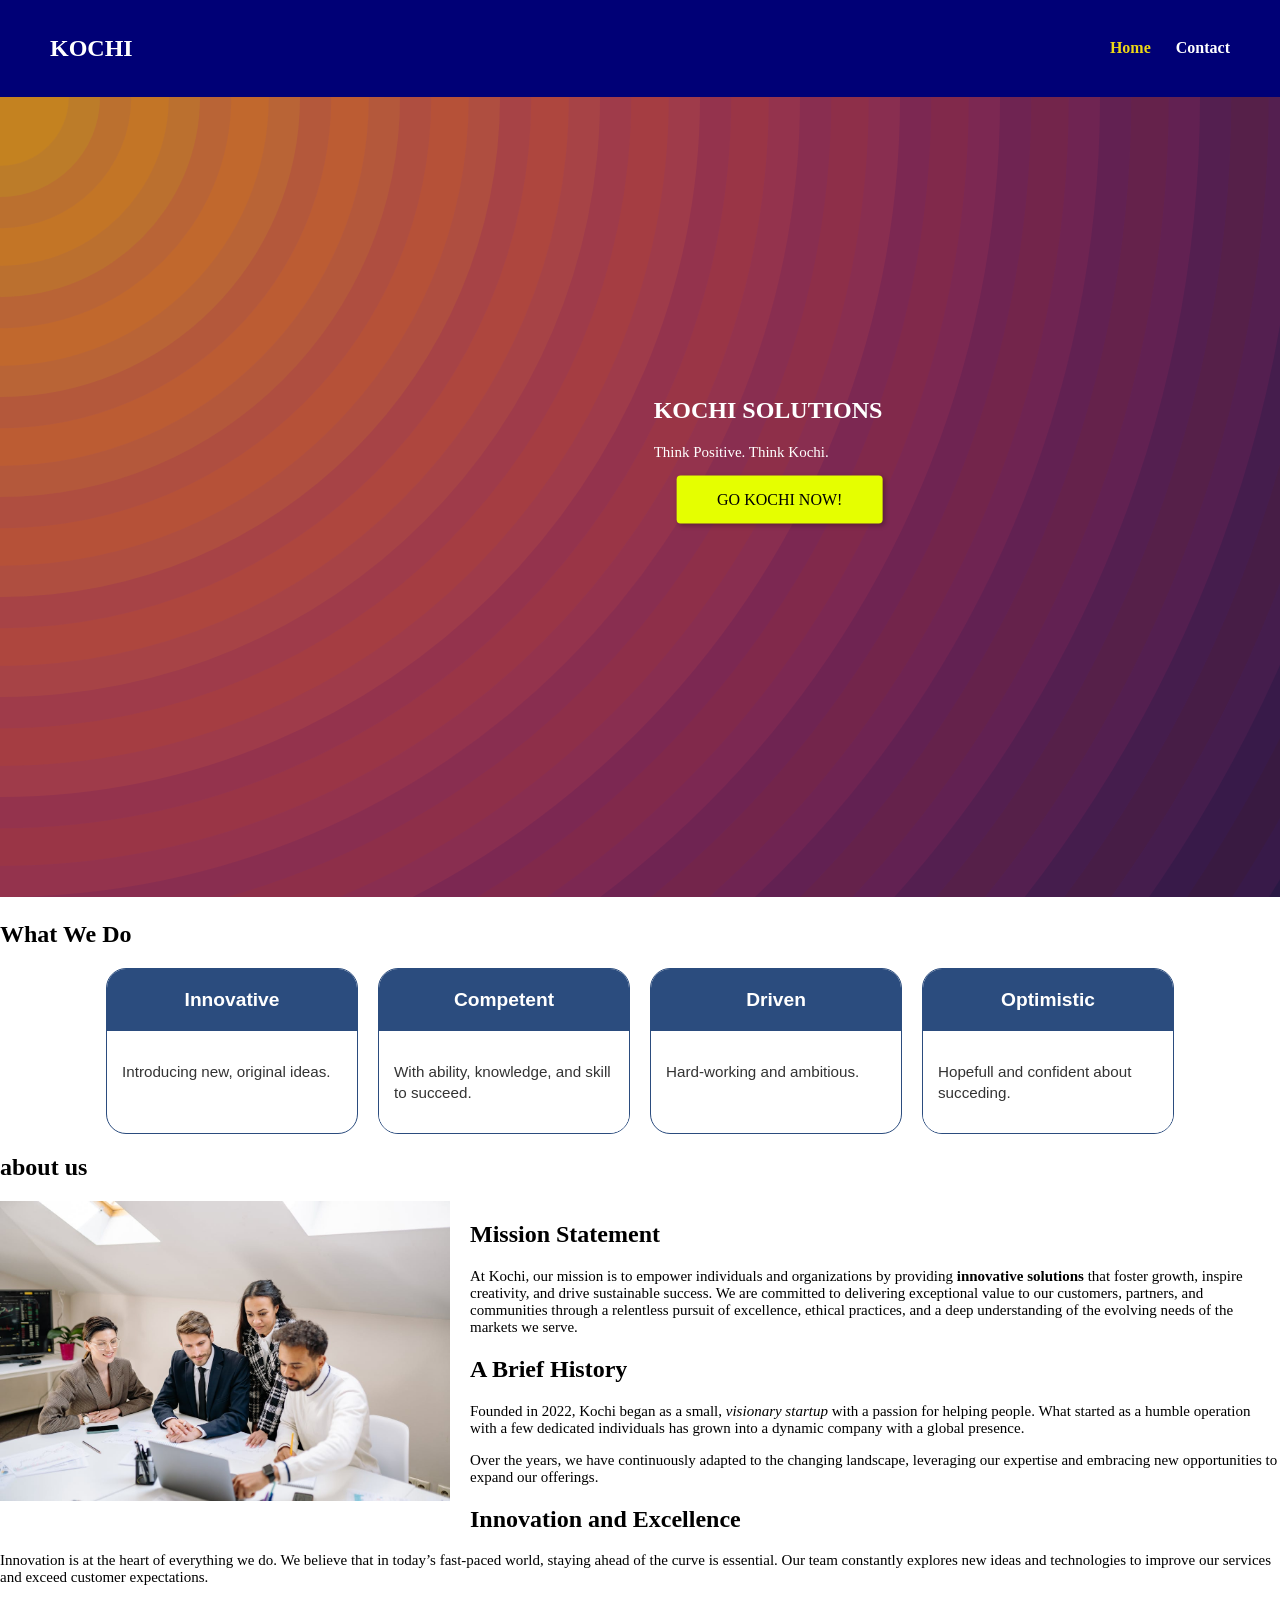
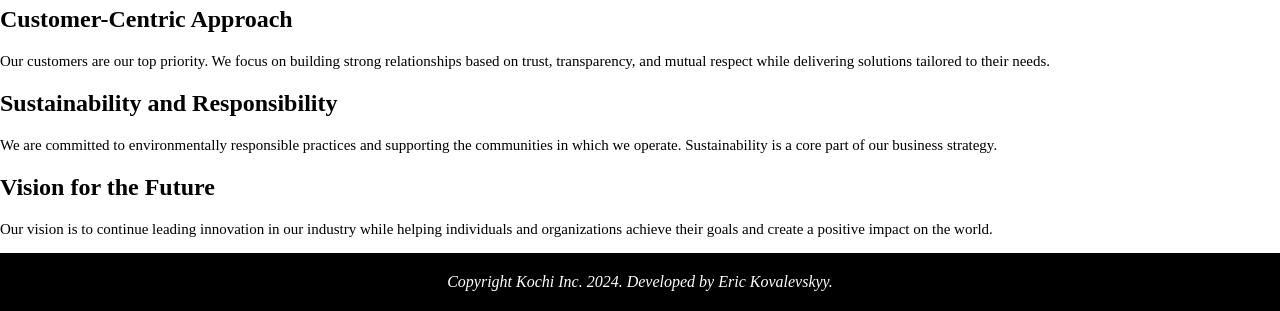
==== index.html @ 8b37163f "Fix: Upload all project files correctly" ====
<!DOCTYPE html>
<html lang="en">
<head>
  <meta charset="UTF-8">
  <meta name="viewport" content="width=device-width, initial-scale=1.0">
  <title>Document</title>
      <link rel="stylesheet" href="css/index.css">

</head>
<body>
<header class="header">
  <nav class="navbar">
    <div class="logo">
      <h2>KOCHI</h2>
    </div>
      <div class="nav-link">
    <a href="index.html" class="active">Home</a>
    <a href="pages/contact.html">Contact</a></div>
    </nav>
      </header>

 <main>
    <section class="hero-contact">
    

<img src="images/rainbow-vortex.png" alt="...">
 <div class="hero-text">
    <h1>KOCHI SOLUTIONS</h1>
        <p>Think Positive. Think Kochi.</p>
        <a href="#" class="btn">GO KOCHI NOW!</a>
    </div>

    </section>
<section>
    <h2>What We Do</h2>
<div class="card">
        
<div class="card1" >
  <div class="card-body">
    <h3 class="card-title">Innovative</h3>
    <p class="card-text">Introducing new, original ideas.</p>
</div>
</div>

<div class="card2">
  <div class="card-body">
    <h3 class="card-title">Competent</h3>
    <p class="card-text">With ability, knowledge, and skill to succeed.</p>
  </div>
</div>
<div class="card3" >
  <div class="card-body">
    <h3 class="card-title">Driven</h3>
    <p class="card-text">Hard-working and ambitious.</p>
  </div>
</div>
<div class="card4">
  <div class="card-body">
    <h3 class="card-title">Optimistic</h3>
    <p class="card-text">Hopefull and confident about succeding.</p>
</div>

</div>
    
</div>
</section>
  <section class="about">
    <h2>about us</h2>
    
      <div class="content-block">
        <div class="main-image">
            <img src="images/people-working.jpg" alt="Team Working">
        </div>

    

  <h2>Mission Statement</h2>
  <p>
    At Kochi, our mission is to empower individuals and organizations by providing
    <strong>innovative solutions</strong> that foster growth, inspire creativity, and drive
    sustainable success. We are committed to delivering exceptional value to our
    customers, partners, and communities through a relentless pursuit of excellence,
    ethical practices, and a deep understanding of the evolving needs of the markets
    we serve.
  </p>

  <h2>A Brief History</h2>
  <p>
    Founded in 2022, Kochi began as a small, <em>visionary startup</em> with a passion
    for helping people. What started as a humble operation with a few dedicated
    individuals has grown into a dynamic company with a global presence.
  </p>

  <p>
    Over the years, we have continuously adapted to the changing landscape,
    leveraging our expertise and embracing new opportunities to expand our
    offerings.
  </p>

  <h2>Innovation and Excellence</h2>
  <p>
    Innovation is at the heart of everything we do. We believe that in today’s
    fast-paced world, staying ahead of the curve is essential. Our team constantly
    explores new ideas and technologies to improve our services and exceed
    customer expectations.
  </p>

  <h2>Customer-Centric Approach</h2>
  <p>
    Our customers are our top priority. We focus on building strong relationships
    based on trust, transparency, and mutual respect while delivering solutions
    tailored to their needs.
  </p>

  <h2>Sustainability and Responsibility</h2>
  <p>
    We are committed to environmentally responsible practices and supporting the
    communities in which we operate. Sustainability is a core part of our business
    strategy.
  </p>

  <h2>Vision for the Future</h2>
  <p>
    Our vision is to continue leading innovation in our industry while helping
    individuals and organizations achieve their goals and create a positive impact
    on the world.
  </p>

</section>

<footer class="footer">
  <em>Copyright Kochi Inc. 2024. Developed by Eric Kovalevskyy.</em>
</footer>
 </main>
</body>
</html>
---- css/index.css ----
body {
    margin: 0;
    padding: 0;
}

.navbar {
    background-color: rgb(0, 0, 118);
    display: flex;
    justify-content: space-between;
    align-items: center;
    padding: 15px 50px;
}

.nav-link {
    display: flex;
    gap: 25px;
}

.logo {
    color: white;
}

.navbar a {
    color: white; 
    text-decoration: none;
    font-weight: bold;
    transition: 0.3s;
}

.navbar a.active {
    color: #edd716;
}

.navbar a:hover {
    color: #edd716;
}

.hero {
    position: relative;
}

.hero img {
    width: 100%;
    height: 90vh;
    object-fit: cover;
}

.hero-text {
    position: absolute;   
    top: 50%;
    left: 60%;
    transform: translate(-50%, -50%);
    color: white;
    text-align: right;
}

.hero-text a {
    color: black;
    text-decoration: none;
    background-color: #e5ff00;
    display: inline-block;
    padding: 15px 40px;
    border-radius: 4px;
    box-shadow: 2px 2px 5px rgba(0, 0, 0, 0.3);
    text-align: center;
    transition: 0.3s;
}

.hero-text a:hover {
    background-color: #e08e35;
    transition: 0.4s;
}

.card {
    display: flex;
    flex-wrap: wrap;
    gap: 20px;
    justify-content: center;
    width: 100%;
}

.card1, .card2, .card3, .card4 {
    width: 250px;
    border: 1px solid #2b4c7e;
    border-radius: 20px;
    overflow: hidden;
    font-family: Arial, sans-serif;
    text-align: center;
}

.card-body h3 {
    padding: 20px;
    background-color: #2b4c7e;
    color: white;
    margin: 0;
    font-size: 1.2rem;
    font-weight: bold;
}

.card-body p {
    background-color: white;
    padding: 30px 15px;
    color: #333;
    margin: 0;
    font-size: 0.95rem;
    line-height: 1.4;
}

.main-image {
    float: left; 
    width: 450px;
    margin-right: 20px;
    margin-bottom: 10px;
}

.main-image img {
    width: 100%;
    display: block;
}

p {
    margin-bottom: 15px;
    text-align: left;
    font-size: 15px;
}

.content-block {
    overflow: hidden;
}

.section-title {
    margin-top: 30px;
    display: block;
    clear: both;
}

.footer {
    background-color: black;
    color: white;
    padding: 20px 0;
    width: 100%; 
    display: flex;
    justify-content: center;
    align-items: center;
}
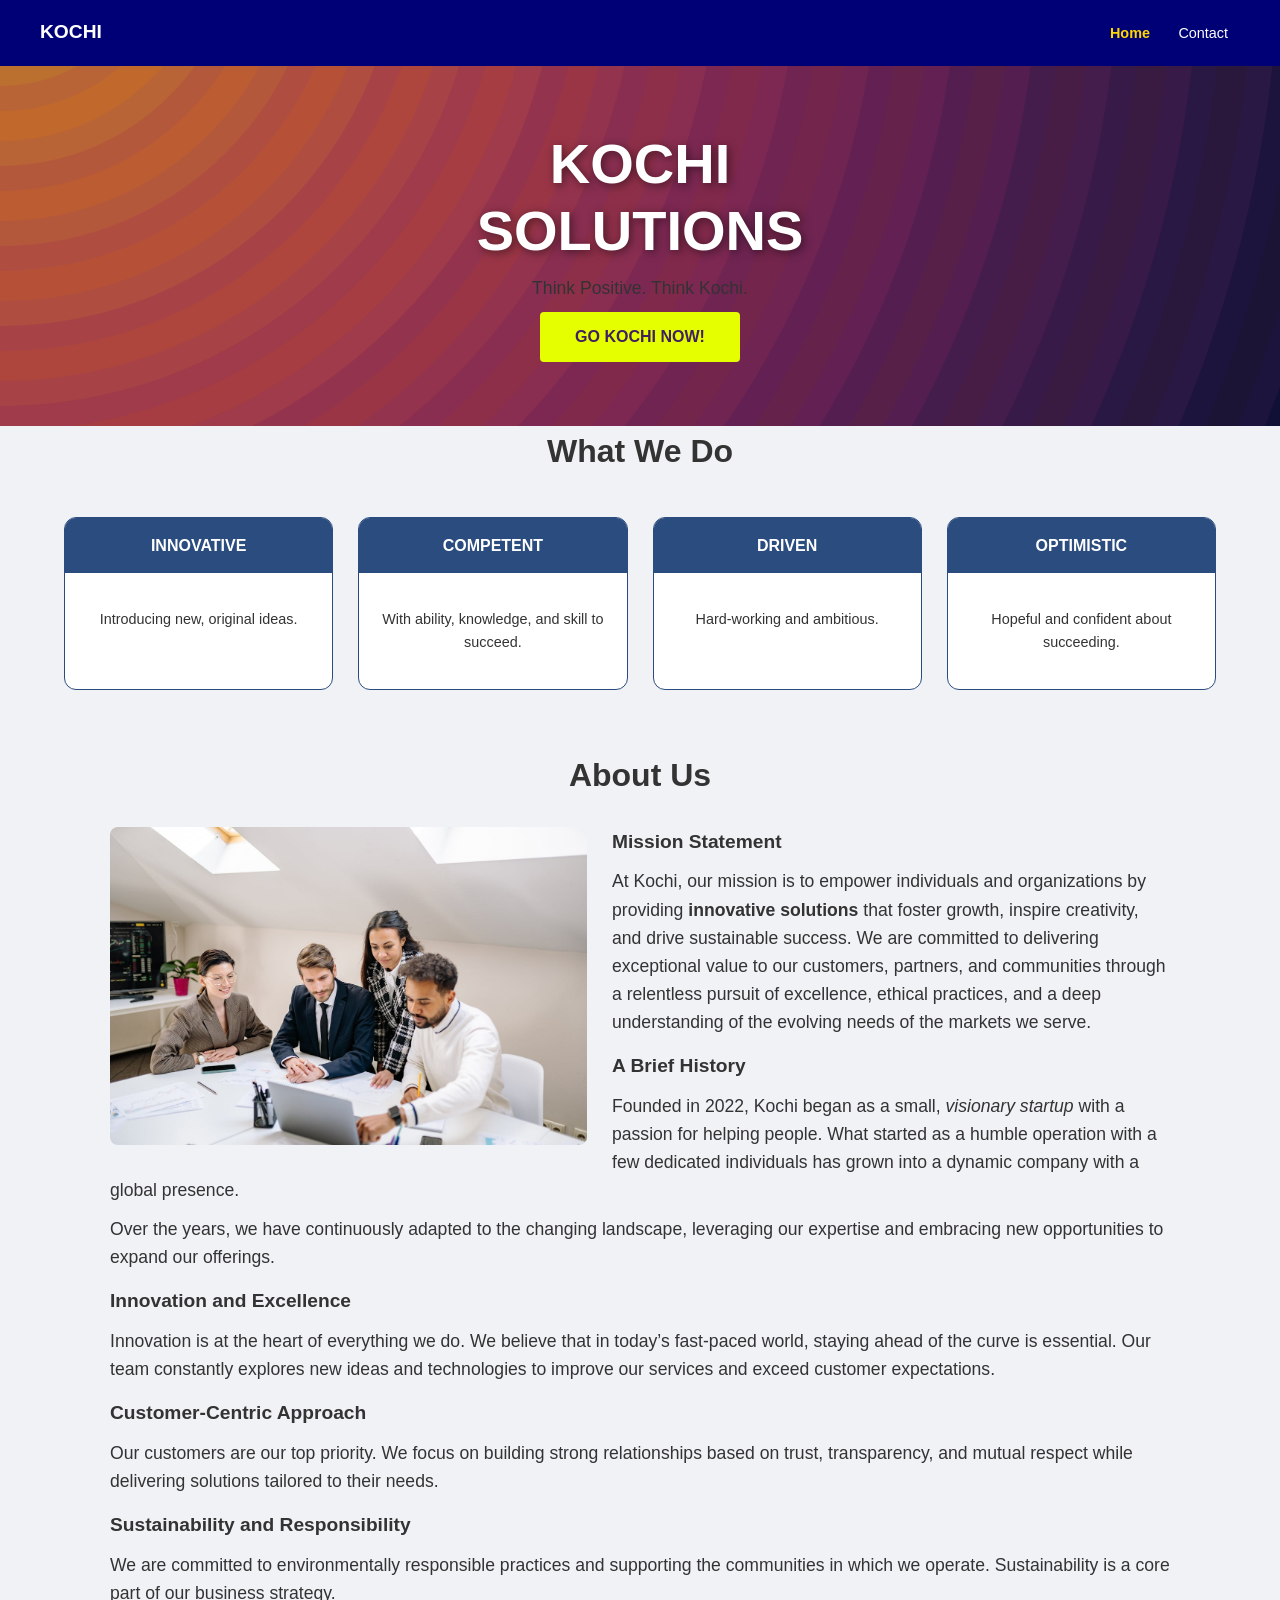
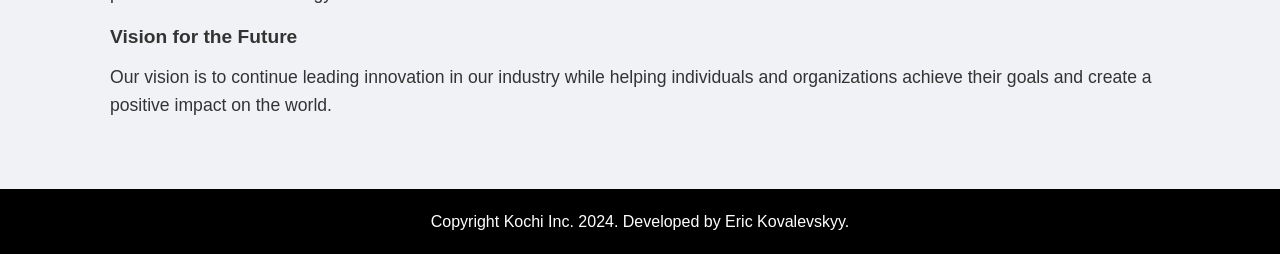
==== commit 074e3e72: "Update files2" ====
--- a/index.html
+++ b/index.html
@@ -3,134 +3,151 @@
 <head>
   <meta charset="UTF-8">
   <meta name="viewport" content="width=device-width, initial-scale=1.0">
-  <title>Document</title>
-      <link rel="stylesheet" href="css/index.css">
+  <title>Kochi Solutions</title>
 
+  <link rel="stylesheet" href="css/index.css">
+  <link rel="stylesheet" href="css/layout.css">
+  <link rel="stylesheet" href="css/contact.css">
 </head>
+
 <body>
+
 <header class="header">
   <nav class="navbar">
     <div class="logo">
-      <h2>KOCHI</h2>
-    </div>
-      <div class="nav-link">
-    <a href="index.html" class="active">Home</a>
-    <a href="pages/contact.html">Contact</a></div>
-    </nav>
-      </header>
-
- <main>
-    <section class="hero-contact">
-    
-
-<img src="images/rainbow-vortex.png" alt="...">
- <div class="hero-text">
-    <h1>KOCHI SOLUTIONS</h1>
-        <p>Think Positive. Think Kochi.</p>
-        <a href="#" class="btn">GO KOCHI NOW!</a>
+      <span>KOCHI</span>
     </div>
 
-    </section>
-<section>
-    <h2>What We Do</h2>
-<div class="card">
-        
-<div class="card1" >
-  <div class="card-body">
-    <h3 class="card-title">Innovative</h3>
-    <p class="card-text">Introducing new, original ideas.</p>
-</div>
-</div>
+    <div class="nav-link">
+      <ul class="nav-links-list">
+        <li><a href="index.html" class="active">Home</a></li>
+        <li><a href="pages/contact.html">Contact</a></li>
+      </ul>
+    </div>
+  </nav>
+</header>
 
-<div class="card2">
-  <div class="card-body">
-    <h3 class="card-title">Competent</h3>
-    <p class="card-text">With ability, knowledge, and skill to succeed.</p>
+<main>
+
+<section class="hero-contact">
+  <img src="images/rainbow-vortex.png" alt="Colorful rainbow vortex background">
+
+  <div class="hero-text">
+    <h1>KOCHI SOLUTIONS</h1>
+    <p>Think Positive. Think Kochi.</p>
+    <a href="#" class="btn">GO KOCHI NOW!</a>
   </div>
-</div>
-<div class="card3" >
-  <div class="card-body">
-    <h3 class="card-title">Driven</h3>
-    <p class="card-text">Hard-working and ambitious.</p>
-  </div>
-</div>
-<div class="card4">
-  <div class="card-body">
-    <h3 class="card-title">Optimistic</h3>
-    <p class="card-text">Hopefull and confident about succeding.</p>
-</div>
-
-</div>
-    
-</div>
-</section>
-  <section class="about">
-    <h2>about us</h2>
-    
-      <div class="content-block">
-        <div class="main-image">
-            <img src="images/people-working.jpg" alt="Team Working">
-        </div>
-
-    
-
-  <h2>Mission Statement</h2>
-  <p>
-    At Kochi, our mission is to empower individuals and organizations by providing
-    <strong>innovative solutions</strong> that foster growth, inspire creativity, and drive
-    sustainable success. We are committed to delivering exceptional value to our
-    customers, partners, and communities through a relentless pursuit of excellence,
-    ethical practices, and a deep understanding of the evolving needs of the markets
-    we serve.
-  </p>
-
-  <h2>A Brief History</h2>
-  <p>
-    Founded in 2022, Kochi began as a small, <em>visionary startup</em> with a passion
-    for helping people. What started as a humble operation with a few dedicated
-    individuals has grown into a dynamic company with a global presence.
-  </p>
-
-  <p>
-    Over the years, we have continuously adapted to the changing landscape,
-    leveraging our expertise and embracing new opportunities to expand our
-    offerings.
-  </p>
-
-  <h2>Innovation and Excellence</h2>
-  <p>
-    Innovation is at the heart of everything we do. We believe that in today’s
-    fast-paced world, staying ahead of the curve is essential. Our team constantly
-    explores new ideas and technologies to improve our services and exceed
-    customer expectations.
-  </p>
-
-  <h2>Customer-Centric Approach</h2>
-  <p>
-    Our customers are our top priority. We focus on building strong relationships
-    based on trust, transparency, and mutual respect while delivering solutions
-    tailored to their needs.
-  </p>
-
-  <h2>Sustainability and Responsibility</h2>
-  <p>
-    We are committed to environmentally responsible practices and supporting the
-    communities in which we operate. Sustainability is a core part of our business
-    strategy.
-  </p>
-
-  <h2>Vision for the Future</h2>
-  <p>
-    Our vision is to continue leading innovation in our industry while helping
-    individuals and organizations achieve their goals and create a positive impact
-    on the world.
-  </p>
-
 </section>
 
+<section>
+  <h2>What We Do</h2>
+
+  <div class="card">
+
+    <article class="card1">
+      <div class="card-body">
+        <h3 class="card-title">Innovative</h3>
+        <p class="card-text">Introducing new, original ideas.</p>
+      </div>
+    </article>
+
+    <article class="card2">
+      <div class="card-body">
+        <h3 class="card-title">Competent</h3>
+        <p class="card-text">With ability, knowledge, and skill to succeed.</p>
+      </div>
+    </article>
+
+    <article class="card3">
+      <div class="card-body">
+        <h3 class="card-title">Driven</h3>
+        <p class="card-text">Hard-working and ambitious.</p>
+      </div>
+    </article>
+
+    <article class="card4">
+      <div class="card-body">
+        <h3 class="card-title">Optimistic</h3>
+        <p class="card-text">Hopeful and confident about succeeding.</p>
+      </div>
+    </article>
+
+  </div>
+</section>
+
+<section class="about">
+  <h2>About Us</h2>
+
+  <div class="content-block">
+
+    <div class="main-image">
+      <img src="images/people-working.jpg" alt="Team of professionals working together in an office">
+    </div>
+
+    <div class="text-side">
+
+      <h3>Mission Statement</h3>
+      <p>
+        At Kochi, our mission is to empower individuals and organizations by providing
+        <strong>innovative solutions</strong> that foster growth, inspire creativity, and drive
+        sustainable success. We are committed to delivering exceptional value to our
+        customers, partners, and communities through a relentless pursuit of excellence,
+        ethical practices, and a deep understanding of the evolving needs of the markets
+        we serve.
+      </p>
+
+      <h3>A Brief History</h3>
+      <p>
+        Founded in 2022, Kochi began as a small, <em>visionary startup</em> with a passion
+        for helping people. What started as a humble operation with a few dedicated
+        individuals has grown into a dynamic company with a global presence.
+      </p>
+
+      <p>
+        Over the years, we have continuously adapted to the changing landscape,
+        leveraging our expertise and embracing new opportunities to expand our
+        offerings.
+      </p>
+
+      <h3>Innovation and Excellence</h3>
+      <p>
+        Innovation is at the heart of everything we do. We believe that in today’s
+        fast-paced world, staying ahead of the curve is essential. Our team constantly
+        explores new ideas and technologies to improve our services and exceed
+        customer expectations.
+      </p>
+
+      <h3>Customer-Centric Approach</h3>
+      <p>
+        Our customers are our top priority. We focus on building strong relationships
+        based on trust, transparency, and mutual respect while delivering solutions
+        tailored to their needs.
+      </p>
+
+      <h3>Sustainability and Responsibility</h3>
+      <p>
+        We are committed to environmentally responsible practices and supporting the
+        communities in which we operate. Sustainability is a core part of our business
+        strategy.
+      </p>
+
+      <h3>Vision for the Future</h3>
+      <p>
+        Our vision is to continue leading innovation in our industry while helping
+        individuals and organizations achieve their goals and create a positive impact
+        on the world.
+      </p>
+
+    </div>
+
+  </div>
+</section>
+
+</main>
+
 <footer class="footer">
-  <em>Copyright Kochi Inc. 2024. Developed by Eric Kovalevskyy.</em>
+  <span>Copyright Kochi Inc. 2024. Developed by Eric Kovalevskyy.</span>
 </footer>
- </main>
+
 </body>
 </html>
--- a/css/index.css
+++ b/css/index.css
@@ -1,145 +1,152 @@
-body {
+h1 {
+    font-size: 2.2rem;
+    color: #ffffff;
+    text-transform: uppercase;
+    line-height: 1.2;
     margin: 0;
-    padding: 0;
+    text-shadow: 2px 2px 3px rgba(0,0,0,0.3);
 }
 
-.navbar {
-    background-color: rgb(0, 0, 118);
-    display: flex;
-    justify-content: space-between;
-    align-items: center;
-    padding: 15px 50px;
+h2 {
+    font-size: 2rem;
+    color: #333333;
+    margin-bottom: 20px;
+    text-transform: capitalize;
 }
 
-.nav-link {
-    display: flex;
-    gap: 25px;
+h3 {
+    font-size: 1.2rem;
+    color: #333333;
+    margin-top: 15px;
+    margin-bottom: 10px;
 }
 
-.logo {
-    color: white;
+p {
+    font-size: 1rem;
+    color: #333333;
+    line-height: 1.6;
+    margin-bottom: 15px;
 }
 
-.navbar a {
-    color: white; 
-    text-decoration: none;
-    font-weight: bold;
-    transition: 0.3s;
+.hero-contact {
+    position: relative;
+    height: 85vh; 
+    overflow: hidden;
 }
 
-.navbar a.active {
-    color: #edd716;
-}
-
-.navbar a:hover {
-    color: #edd716;
-}
-
-.hero {
-    position: relative;
-}
-
-.hero img {
+.hero-contact img {
     width: 100%;
-    height: 90vh;
+    height: 100%;
+    display: block;
     object-fit: cover;
 }
 
 .hero-text {
     position: absolute;   
-    top: 50%;
-    left: 60%;
-    transform: translate(-50%, -50%);
-    color: white;
-    text-align: right;
+    top: 45%; 
+    left: 10%; 
+    transform: translateY(-50%);
+    color: #ffffff;
+    text-align: left;
+    max-width: 400px;
+    z-index: 10;
 }
 
-.hero-text a {
-    color: black;
+.hero-text a.btn {
+    color: #402060;
     text-decoration: none;
     background-color: #e5ff00;
     display: inline-block;
-    padding: 15px 40px;
+    padding: 12px 35px;
     border-radius: 4px;
-    box-shadow: 2px 2px 5px rgba(0, 0, 0, 0.3);
-    text-align: center;
-    transition: 0.3s;
-}
-
-.hero-text a:hover {
-    background-color: #e08e35;
-    transition: 0.4s;
+    font-weight: 700;
+    text-transform: uppercase;
+    transition: all 0.3s ease;
 }
 
 .card {
-    display: flex;
-    flex-wrap: wrap;
-    gap: 20px;
-    justify-content: center;
-    width: 100%;
+    display: grid;
+    grid-template-columns: repeat(auto-fit, minmax(250px, 1fr));
+    gap: 25px;
+    width: 90%;
+    margin: 40px auto;
+    padding: 0;
 }
 
 .card1, .card2, .card3, .card4 {
-    width: 250px;
+    width: 100%;
     border: 1px solid #2b4c7e;
-    border-radius: 20px;
+    border-radius: 12px;
     overflow: hidden;
-    font-family: Arial, sans-serif;
     text-align: center;
+    background-color: #ffffff;
+    display: flex;
+    flex-direction: column;
 }
 
-.card-body h3 {
-    padding: 20px;
+.card-title {
+    padding: 15px;
     background-color: #2b4c7e;
-    color: white;
+    color: #ffffff;
     margin: 0;
-    font-size: 1.2rem;
-    font-weight: bold;
+    font-size: 1rem;
+    text-transform: uppercase;
 }
 
-.card-body p {
-    background-color: white;
-    padding: 30px 15px;
-    color: #333;
-    margin: 0;
-    font-size: 0.95rem;
-    line-height: 1.4;
+.card-text {
+    padding: 25px 15px;
+    color: #333333;
+    font-size: 0.9rem;
+}
+
+.about {
+    max-width: 1100px;
+    margin: 40px auto;
+    padding: 20px;
 }
 
 .main-image {
     float: left; 
-    width: 450px;
-    margin-right: 20px;
+    width: 45%; 
+    margin-right: 25px;
     margin-bottom: 10px;
 }
 
 .main-image img {
     width: 100%;
+    height: auto;
+    border-radius: 8px;
     display: block;
 }
 
-p {
-    margin-bottom: 15px;
-    text-align: left;
-    font-size: 15px;
+@media (max-width: 768px) {
+    .main-image {
+        float: none;
+        width: 100%;
+        margin-right: 0;
+    }
+    .hero-contact {
+        height: 60vh;
+    }
+    h1 {
+        font-size: 1.8rem;
+    }
 }
 
-.content-block {
-    overflow: hidden;
-}
-
-.section-title {
-    margin-top: 30px;
-    display: block;
-    clear: both;
-}
-
-.footer {
-    background-color: black;
-    color: white;
-    padding: 20px 0;
-    width: 100%; 
-    display: flex;
-    justify-content: center;
-    align-items: center;
+@media (max-width: 480px) {
+    .card {
+        grid-template-columns: 1fr;
+        width: 95%;
+        gap: 15px;
+    }
+    .hero-text {
+        left: 5%;
+        max-width: 90%;
+    }
+    h1 {
+        font-size: 1.5rem;
+    }
+    .about {
+        padding: 10px;
+    }
 }
--- a/css/layout.css
+++ b/css/layout.css
@@ -0,0 +1,60 @@
+* {
+    box-sizing: border-box;
+    margin: 0;
+    padding: 0;
+}
+
+body {
+    font-family: 'Arial', sans-serif;
+    background-color: #f0f2f5;
+    line-height: 1.6;
+}
+
+.navbar {
+    background-color: #000076;
+    display: flex;
+    justify-content: space-between;
+    align-items: center;
+    padding: 15px 40px;
+}
+
+.logo {
+    color: #ffffff;
+    font-weight: 800;
+    font-size: 1.2rem;
+    text-transform: uppercase;
+}
+
+.nav-links-list li {
+    display: inline-block;
+    padding: 5px 12px;
+    border-radius: 5px;
+}
+
+.nav-links-list li a {
+    color: #ffffff;
+    text-decoration: none;
+    font-weight: 400;
+    font-size: 0.9rem;
+    transition: all 0.3s ease;
+}
+
+.nav-links-list li a.active {
+    color: #ffd700;
+    font-weight: 700;
+}
+
+.footer {
+    background-color: #000000;
+    color: #ffffff;
+    padding: 20px 0px;
+    text-align: center;
+    width: 100%;
+}
+
+.copyright-text {
+    font-style: italic;
+    font-size: 0.8rem;
+    display: block;
+    color: #ffffff;
+}
--- a/css/contact.css
+++ b/css/contact.css
@@ -0,0 +1,127 @@
+h1 {
+    font-size: 3.5rem;
+    color: #ffffff;
+    font-weight: 700;
+    text-transform: uppercase;
+    text-shadow: 2px 2px 10px rgba(0,0,0,0.5);
+    margin: 0;
+}
+
+h2 {
+    font-size: 2rem;
+    color: #333333;
+    margin-bottom: 25px;
+    font-weight: 700;
+    text-align: center;
+}
+
+p {
+    font-size: 1.1rem;
+    color: #333333;
+    line-height: 1.6;
+    margin: 10px 0;
+}
+
+.hero-contact {
+    position: relative;
+    height: 40vh;
+    overflow: hidden;
+}
+
+.hero-contact img {
+    width: 100%;
+    height: 100%;
+    object-fit: cover;
+    display: block;
+}
+
+.hero-text {
+    position: absolute;   
+    top: 50%;
+    left: 50%;
+    transform: translate(-50%, -50%);
+    color: #ffffff;
+    text-align: center;
+    width: 100%;
+}
+
+.contact-container {
+    max-width: 800px;
+    margin: 0 auto;
+    padding: 60px 20px;
+    display: flex;
+    flex-direction: column;
+    gap: 40px;
+}
+
+.contact-details {
+    text-align: center;
+    background-color: #ffffff;
+    padding: 30px;
+    border-radius: 8px;
+}
+
+.online-inquiry {
+    background-color: #ffffff;
+    padding: 30px;
+    border-radius: 8px;
+}
+
+.form-row {
+    display: flex;
+    flex-direction: column;
+    margin-bottom: 20px;
+}
+
+.form-row label {
+    font-weight: 700;
+    margin-bottom: 8px;
+    color: #333333;
+    text-align: left;
+}
+
+.form-row input, .form-row textarea {
+    padding: 12px;
+    border: 2px solid #ff9999; 
+    border-radius: 5px;
+    font-family: inherit;
+    width: 100%;
+}
+
+.form-buttons {
+    display: flex;
+    gap: 15px;
+    margin-top: 10px;
+}
+
+.btn-submit {
+    flex: 1;
+    background-color: #7fbc9f; 
+    border: 2px solid #5a8a72;
+    padding: 12px;
+    font-weight: 700;
+    cursor: pointer;
+    border-radius: 5px;
+    text-transform: uppercase;
+}
+
+.btn-reset {
+    flex: 1;
+    background-color: #ff8a80; 
+    border: 2px solid #d32f2f;
+    padding: 12px;
+    font-weight: 700;
+    cursor: pointer;
+    border-radius: 5px;
+    text-transform: uppercase;
+}
+
+@media (max-width: 600px) {
+    h1 {
+        font-size: 2.2rem;
+    }
+    
+    .contact-container {
+        padding: 30px 15px;
+    }
+}
